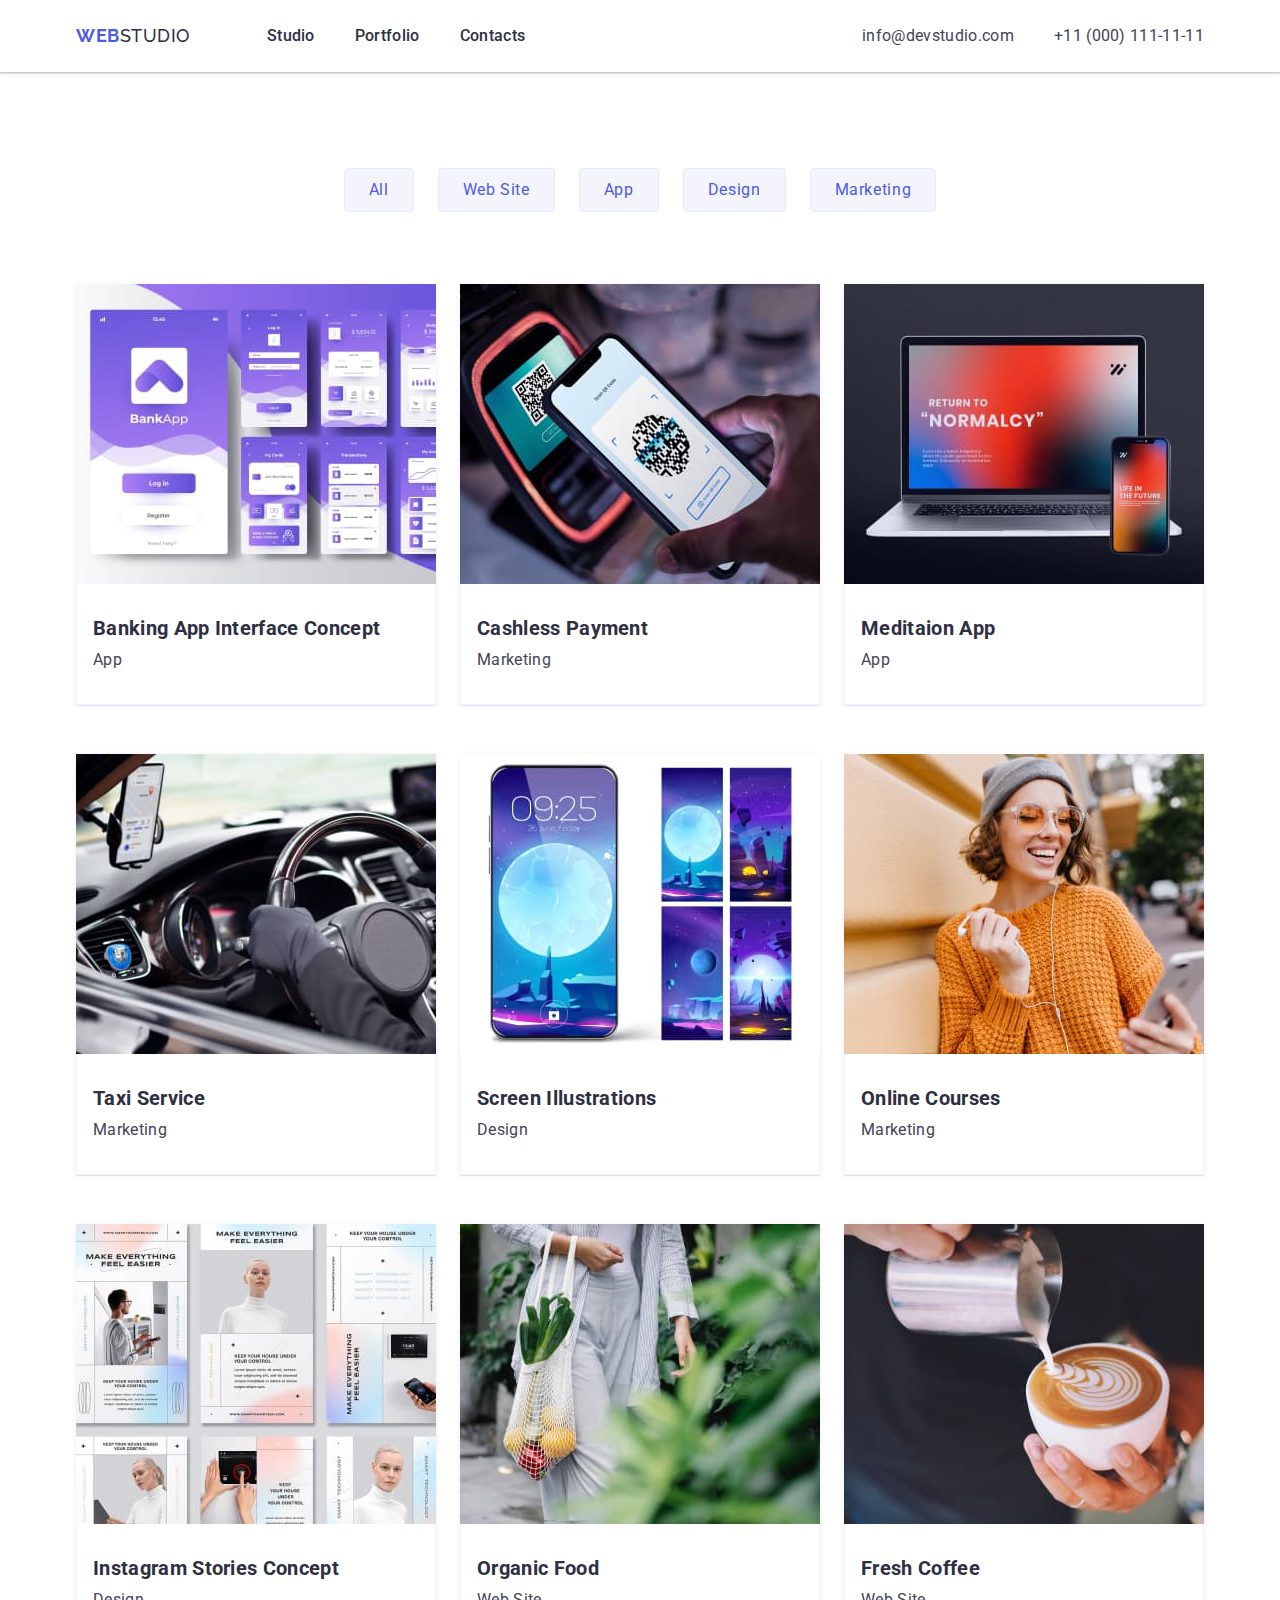
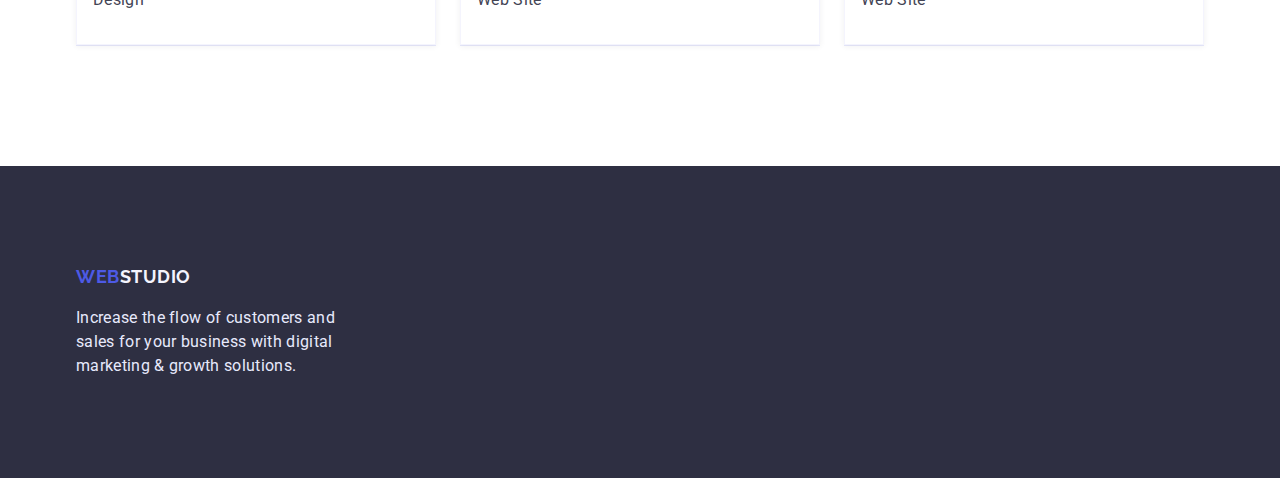
==== portfolio.html @ aacdf4f9 "Add files via upload" ====
<!DOCTYPE html>
<html lang="en">
<head>
    <meta charset="UTF-8">
    <meta http-equiv="X-UA-Compatible" content="IE=edge">
    <meta name="viewport" content="width=device-width, initial-scale=1.0">
    <title>WebStudio</title>
    <link rel="stylesheet" href="https://cdnjs.cloudflare.com/ajax/libs/modern-normalize/1.1.0/modern-normalize.min.css">
    <link rel="stylesheet" href="./css/styles.css">
    <link rel="preconnect" href="https://fonts.googleapis.com">
<link rel="preconnect" href="https://fonts.gstatic.com" crossorigin>
<link rel="preconnect" href="https://fonts.googleapis.com"><link rel="preconnect" href="https://fonts.gstatic.com" crossorigin><link href="https://fonts.googleapis.com/css2?family=Raleway:wght@700&family=Roboto:wght@400;500;700;900&display=swap" rel="stylesheet">
</head>
<body>
    <header class="header">
        <div class="container main-nav">
            <nav class="navigation">
                <a href="./index.html" class="logo"> <span class="logo-web">Web</span>Studio </a>
                <ul class="navigation-list list">
                    <li class="navigation-item"><a href="./index.html" class="navigation-list-item">Studio</a></li>
                    <li class="navigation-item"><a href="./portfolio.html" class="navigation-list-item">Portfolio</a></li>
                    <li class="navigation-item"><a href="#" class="navigation-list-item">Contacts</a></li>
                </ul>
            </nav>
            <ul class="contacts list">
                <li><a href="mailto:info@devstudio.com" class="contacts-item">info@devstudio.com</a></li>
                <li><a href="tel:+11(000)111-11-11" class="contacts-item">+11 (000) 111-11-11</a></li>
            </ul>
        </div>
    </header>
    <main>
        <section class="portfolio section">
           <div class="container">
            <h1 hidden>Portfolio</h1>
      <ul class="button-list list">
        <li class="button-list-item"><button type="button" class="portfolio-button"><span class="portfolio-button-text">All</span></button></li>
        <li class="button-list-item"><button type="button" class="portfolio-button"><span class="portfolio-button-text">Web Site</span></button></li>
        <li class="button-list-item"><button type="button" class="portfolio-button"><span class="portfolio-button-text">App</span></button></li>
        <li class="button-list-item"><button type="button" class="portfolio-button"><span class="portfolio-button-text">Design</span></button></li>
        <li class="button-list-item"><button type="button" class="portfolio-button"><span class="portfolio-button-text">Marketing</span></button></li>
      </ul>
        <ul class="portfolio-list list">
            <li class="portfolio-item">
                <a href="#" class="portfolio-item-card">
                    <img class="portfolio-item-img" src="./images/banking_app.jpg" alt="bank app" width="360">
                    <div class="portfolio-item-text">
                        <h3 class="portfolio-title list">Banking App Interface Concept</h3>
                        <p class="portfolio-title-text list">App</p>
                        <p hidden>14 Stylish and User-Friendly App Design Concepts · Task Manager App · Calorie Tracker App · Exotic Fruit Ecommerce App · Cloud Storage App</p>
                    </div> 
                </a>
                
            </li>
            <li class="portfolio-item">
                <a href="#" class="portfolio-item-card">
                    <img class="portfolio-item-img" src="./images/cashless_payment.jpg" alt="payment by phone" width="360">
                    <div class="portfolio-item-text">
                        <h3 class="portfolio-title list">Cashless Payment</h3>
                        <p class="portfolio-title-text list">Marketing</p>
                        <p hidden>14 Stylish and User-Friendly App Design Concepts · Task Manager App · Calorie Tracker App · Exotic Fruit Ecommerce App · Cloud Storage App</p>
                    </div>
                </a>
            </li>
            <li class="portfolio-item">
                <a href="#" class="portfolio-item-card">
                    <img class="portfolio-item-img" src="./images/meditaion_app.jpg" alt="meditaion app on computer and phone" width="360">
                    <div class="portfolio-item-text">
                        <h3 class="portfolio-title list">Meditaion App</h3>
                        <p class="portfolio-title-text list">App</p>
                        <p hidden>14 Stylish and User-Friendly App Design Concepts · Task Manager App · Calorie Tracker App · Exotic Fruit Ecommerce App · Cloud Storage App</p>
                    </div>
                 </a>
            </li>
            <li class="portfolio-item">
                <a href="#" class="portfolio-item-card">
                    <img class="portfolio-item-img" src="./images/taxi_service.jpg" alt="mobile application for driving" width="360">
                    <div class="portfolio-item-text">
                        <h3 class="portfolio-title list">Taxi Service</h3>
                        <p class="portfolio-title-text list">Marketing</p>
                        <p hidden>14 Stylish and User-Friendly App Design Concepts · Task Manager App · Calorie Tracker App · Exotic Fruit Ecommerce App · Cloud Storage App</p>
                    </div>
                    </a>
            </li>
            <li class="portfolio-item">
                <a href="#" class="portfolio-item-card">
                    <img class="portfolio-item-img" src="./images/screen_illustrations.jpg" alt="illustration on phone" width="360">
                    <div class="portfolio-item-text">
                        <h3 class="portfolio-title list">Screen Illustrations</h3>
                        <p class="portfolio-title-text list">Design</p>
                        <p hidden>14 Stylish and User-Friendly App Design Concepts · Task Manager App · Calorie Tracker App · Exotic Fruit Ecommerce App · Cloud Storage App</p>
                    </div>
                </a>
            </li>
            <li class="portfolio-item">
                <a href="#" class="portfolio-item-card">
                    <img class="portfolio-item-img" src="./images/online_courses.jpg" alt="a woman uses an application on her phone" width="360">
                    <div class="portfolio-item-text">
                        <h3 class="portfolio-title list">Online Courses</h3>
                        <p class="portfolio-title-text list">Marketing</p>
                        <p hidden>14 Stylish and User-Friendly App Design Concepts · Task Manager App · Calorie Tracker App · Exotic Fruit Ecommerce App · Cloud Storage App</p>
                    </div>
                </a>
            </li>
            <li class="portfolio-item">
                <a href="#" class="portfolio-item-card">
                    <img class="portfolio-item-img" src="./images/instagram_stories_concept.jpg" alt="slides for instagram" width="360">
                    <div class="portfolio-item-text">
                        <h3 class="portfolio-title list">Instagram Stories Concept</h3>
                        <p class="portfolio-title-text list">Design</p>
                        <p hidden>14 Stylish and User-Friendly App Design Concepts · Task Manager App · Calorie Tracker App · Exotic Fruit Ecommerce App · Cloud Storage App</p>
                    </div>
                </a>
            </li>
            <li class="portfolio-item">
                <a href="#" class="portfolio-item-card">
                    <img class="portfolio-item-img" src="./images/organic_food.jpg" alt="a bag with vegetables and fruits in the hands of a woman" width="360">
                    <div class="portfolio-item-text">
                        <h3 class="portfolio-title list">Organic Food</h3>
                        <p class="portfolio-title-text list">Web Site</p>
                        <p hidden>14 Stylish and User-Friendly App Design Concepts · Task Manager App · Calorie Tracker App · Exotic Fruit Ecommerce App · Cloud Storage App</p>
                    </div>
                 </a>
            </li>
            <li class="portfolio-item">
                <a href="#" class="portfolio-item-card">
                    <img class="portfolio-item-img" src="./images/fresh_coffee.jpg" alt="coffee is poured into a cup" width="360">
                    <div class="portfolio-item-text">
                        <h3 class="portfolio-title list">Fresh Coffee</h3>
                        <p class="portfolio-title-text list">Web Site</p>
                        <p hidden>14 Stylish and User-Friendly App Design Concepts · Task Manager App · Calorie Tracker App · Exotic Fruit Ecommerce App · Cloud Storage App</p>
                    </div>
                </a>
            </li>
        </ul>
           </div>
            
    </section>
    </main>
    <footer class="footer">
        <div class="container footer-block">
            <a href="./index.html" class="footer-logo"> <span class="footer-logo-web">Web</span>Studio </a>
            <p class="footer-text list">Increase the flow of customers and sales for your business with digital marketing & growth solutions.</p>    
        </div>
         </footer>
</body>
</html>
---- css/styles.css ----
:root {
    --primary-text-color: #2E2F42;
    --secondary-text-color: #434455;
    --white-text-color: #FFFFFF;
    --white-bgn-color: #FFFFFF;
    --primary-bgn-color: #E5E5E5;
    --secondary-bgn-color: #F4F4FD;
    --footer-bgn-color: #2E2F42;
    --footer-logo-color: #F4F4FD;
    --footer-text-color: #E7E9FC;
    --border-color:#E7E9FC;
    --brand-color: #4D5AE5;
    --line-height-text: 1.5;
    --font-weight-primary: 600;
    --font-size-primary: 16px;
    --font-size-secondary: 20px; 

}

body {
    font-family: 'Roboto', sans-serif;
    letter-spacing: 0.02em;
    line-height: var(--line-height-text);
    color: var(--primary-text-color);
    background-color: var(--white-bgn-color);
}

img {
    display: block;
}

.list {
    margin: 0;
    padding: 0;
}
.container {
    width: 1158px;
    padding-left: 15px;
    padding-right: 15px;
    margin: 0 auto;
}

.section {
    padding-top: 120px;
    padding-bottom: 120px;
}

/* Header */

.header {
    box-shadow: 0px 2px 1px rgba(46, 47, 66, 0.08), 0px 1px 1px rgba(46, 47, 66, 0.16), 0px 1px 6px rgba(46, 47, 66, 0.08);
}

.main-nav {
    display: flex;
    align-items: center;
}

.navigation {
    display: flex;
    align-items: center;

    text-decoration: none;
    font-weight: var(--font-weight-primary);
}

.logo, .logo-web {
    font-family: 'Raleway';
    font-weight: 700;
    letter-spacing: 0.03em;
    line-height: 1.33;
    text-transform: uppercase;
    font-size: 18px;
}

.logo-web {
    color: var(--brand-color);    
}

.navigation {
    padding-top: 24px;
    padding-bottom: 24px;
}

.navigation-list {
    display: flex;
    align-items: center;
    margin-left: 77px;

    list-style-type: none;
}

.navigation-item + .navigation-item {
   margin-left: 40px; 
}

.navigation-list-item, .logo, .contacts-item {
    text-decoration: none;
    font-weight: 500;
    color: var(--primary-text-color);
}

.navigation-list-item {
    padding-top: 24px;
    padding-bottom: 24px;
}

.navigation-list-item:hover,
.navigation-list-item:focus {
    color: var(--brand-color);
}

/* .navigation-item:visited {
    color: var(--secondary-text-color);
} */

.contacts {
    display: flex;
    margin-left: auto;
    

    list-style-type: none;
}

.contacts-item {
    margin-left: 40px;

    color: var(--secondary-text-color);
    font-weight: 400;
}

.contacts-item:hover,
.contacts-item:focus {
    color: var(--brand-color);
}

.contacts + .contacts {
    margin-left: 40px;
}

/* Main studio page*/

.hero {
    background-color: var(--footer-bgn-color); 
    text-align: center;
}
.hero .section {
    padding-top: 192px;
    padding-bottom: 192px;
}

.hero-title {
    margin-bottom: 48px;
    width: 492px;
    margin-left: auto;
    margin-right: auto;
    color: var(--white-text-color);
    line-height: 1.07;
    font-size: 56px;
}

.hero-button {
    border-radius: 4px;
    border: none;

    color: var(--white-text-color);
    background-color: var(--brand-color);
    font-weight: var(--font-weight-primary);
    cursor: pointer;
    line-height: 1.19;
    letter-spacing: 0.04em;
}

.button-text {
    display: inline-block;
    padding: 16px 32px;
       
}

/* Features */

.features-list {
    display: flex;

    list-style-type: none;

}

.features-list-item + .features-list-item {
    margin-left: 24px;
}


.features-title {
    margin-bottom: 8px;

    font-weight: var(--font-weight-primary);
    font-size: var(--font-size-secondary);
    line-height: 1.2;
}

.features-text {
    color: var(--secondary-text-color);
}

/* Work */
 
.work {
    padding-top: 0;
}

.work-title {
    margin-bottom: 72px;
    text-align: center;
}

.work-list {
    display: flex;
    list-style-type: none;
}

.work-list-item + .work-list-item {
    margin-left: 24px;
}

.work-title, .team-title {
    font-weight: var(--font-weight-primary);
    line-height: 1.11;
    font-size: 36px;

}

/* Team */


.team {
    background-color: var(--secondary-bgn-color);
}

.team-title {
    margin-bottom: 72px;

    text-align: center;
}

.team-list {
    display: flex;

    list-style-type: none;
}

.team-card {
    width: 264px;
    border-radius: 0px 0px 4px 4px;

    background-color: var(--white-bgn-color);
    box-shadow: 0px 1px 6px rgba(46, 47, 66, 0.08), 0px 1px 1px rgba(46, 47, 66, 0.16), 0px 2px 1px rgba(46, 47, 66, 0.08);
    text-align: center;
}

.team-card + .team-card {
    margin-left: 24px;
}

.team-img {
    margin-bottom: 32px;
    width: 264px;
}

.team-member {
    margin-bottom: 8px;

    font-weight: var(--font-weight-primary);
    font-size: var(--font-size-secondary);
    line-height: 1.2;
}

.team-job-title {
    padding-bottom: 32px;
    color: var(--secondary-text-color);
}


/* Portfolio page */

.portfolio {
    padding-top: 96px;
}

.button-list {
    display: flex;
    justify-content: center;
    margin-bottom: 72px;

    list-style-type: none;
}

.button-list-item + .button-list-item {
    margin-left: 24px;
}

.portfolio-button {
    border: 1px solid var(--border-color);
    border-radius: 4px;
    padding: 12px 24px;

    color: var(--brand-color);
    background-color: var(--secondary-bgn-color);
    letter-spacing: 0.04em;
    font-size: var(--font-size-primary);
    cursor: pointer;
    
}

.portfolio-button:hover,
.portfolio-button:focus {
    color: var(--white-text-color);
    background-color: var(--brand-color);
    border-color: var(--brand-color);
    box-shadow: 0px 3px 1px rgba(0, 0, 0, 0.1), 0px 2px 1px rgba(0, 0, 0, 0.08), 0px 2px 2px rgba(0, 0, 0, 0.12);
}


.portfolio-list {
    display: flex;
    flex-wrap: wrap;
    row-gap: 48px;
    column-gap: 24px;

    list-style-type: none;
}

.portfolio-item {
    width: 360px;
    border-bottom: 0.5px solid var(--border-color);
}

.portfolio-item-card {
    display: block;

    text-decoration: none;
    box-shadow: 0px 1px 6px rgba(46, 47, 66, 0.08);
}

.portfolio-item-text {
    border: 0.5px solid #F4F4FD;
    border-top: transparent;
    padding-top: 32px;
    padding-bottom: 32px;
    padding-left: 16px;
}

.portfolio-title{
    padding-bottom: 8px;

    line-height: 1.2;
    font-size: var(--font-size-secondary);
    color: var(--primary-text-color);
}

.portfolio-title-text {
    color: var(--secondary-text-color);
}

/* Footer */

.footer {
    padding-top: 100px;
    padding-bottom: 100px;

    background-color: var(--footer-bgn-color);
}


.footer-logo, .footer-logo-web {
    color: var(--footer-logo-color);
    font-family: 'Raleway';
    font-weight: 700;
    letter-spacing: 0.03em;
    line-height: 1.16;
    text-transform: uppercase;
    font-size: 18px;
    text-decoration: none;
}

.footer-logo-web {
    color: var(--brand-color);
}

.footer-text {
    margin-top: 16px;
    width: 264px;
    color: var(--footer-text-color);
}
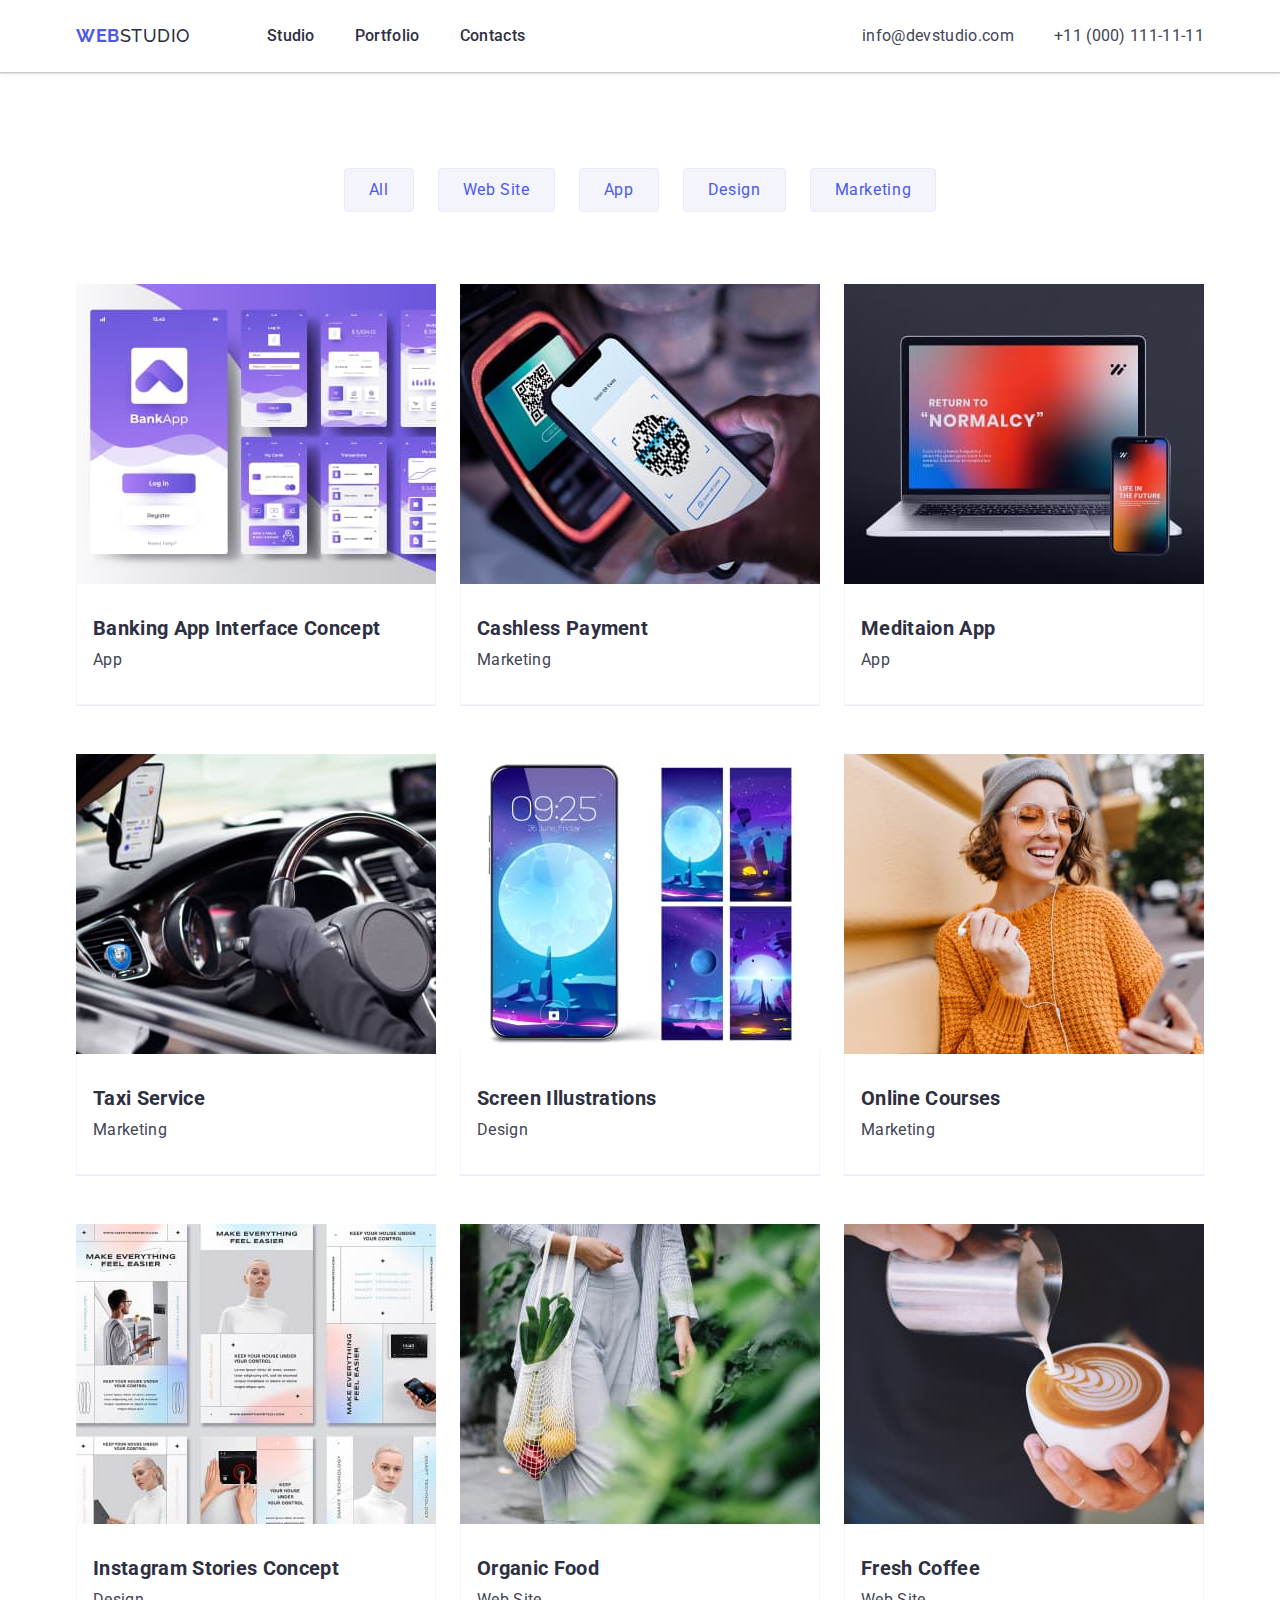
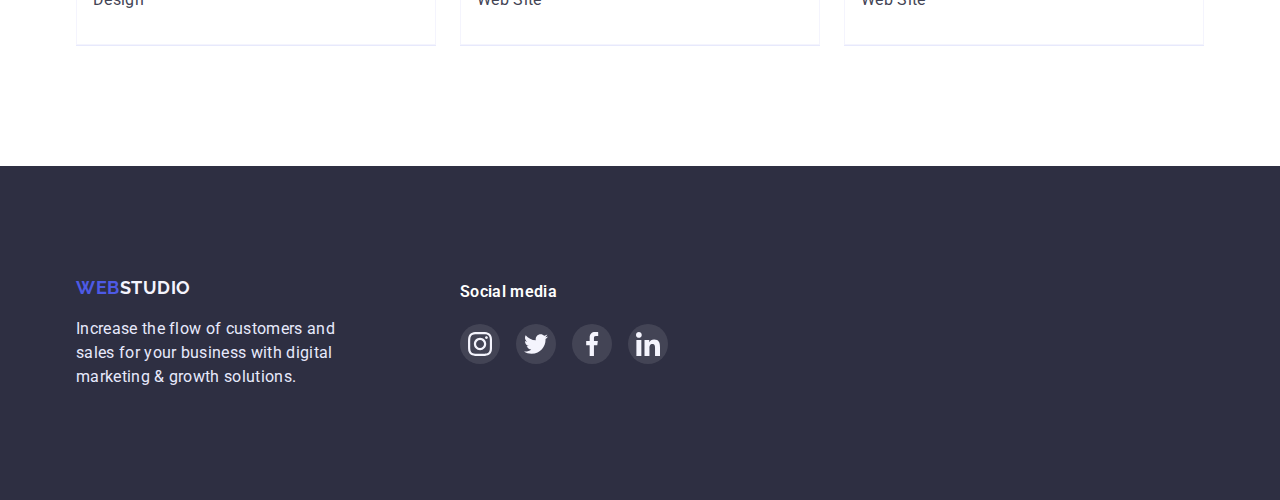
==== commit a29a9181: "Corrections styles and icons" ====
--- a/portfolio.html
+++ b/portfolio.html
@@ -137,10 +137,45 @@
     </section>
     </main>
     <footer class="footer">
-        <div class="container footer-block">
-            <a href="./index.html" class="footer-logo"> <span class="footer-logo-web">Web</span>Studio </a>
-            <p class="footer-text list">Increase the flow of customers and sales for your business with digital marketing & growth solutions.</p>    
-        </div>
-         </footer>
+        <div class="footer-section container">
+            <div class="footer-block">
+                <a href="./index.html" class="footer-logo"> <span class="footer-logo-web">Web</span>Studio </a>
+                <p class="footer-text list">Increase the flow of customers and sales for your business with digital marketing & growth solutions.</p>    
+            </div>
+            <div class="footer-social list">
+                <h2 class="footer-social-title">Social media</h2>
+                <ul class="footer-soc-list list">
+                    <li class="footer-soc-item list">
+                        <a href="#" class="footer-soc-link">
+                            <svg class="footer-icon" width="24" height="24">
+                                <use href="./images/icons.svg#icon-instagram" ></use>
+                            </svg>
+                        </a>
+                    </li>
+                     <li class="footer-soc-item">
+                        <a href="#" class="footer-soc-link">
+                            <svg class="footer-icon" width="24" height="24">
+                                <use href="./images/icons.svg#icon-twitter"></use>
+                            </svg>
+                        </a>
+                    </li>
+                     <li class="footer-soc-item">
+                        <a href="#" class="footer-soc-link">
+                            <svg class="footer-icon" width="24" height="24">
+                                <use href="./images/icons.svg#icon-facebook"></use>
+                            </svg>
+                        </a>
+                    </li>
+                     <li class="footer-soc-item">
+                        <a href="#" class="footer-soc-link">
+                            <svg class="footer-icon" width="24" height="24">
+                                <use href="./images/icons.svg#icon-linkedin"></use>
+                            </svg>
+                        </a>
+                    </li>
+                </ul>
+            </div>
+        </div>    
+     </footer>
 </body>
 </html>--- a/css/styles.css
+++ b/css/styles.css
@@ -8,8 +8,16 @@
     --footer-bgn-color: #2E2F42;
     --footer-logo-color: #F4F4FD;
     --footer-text-color: #E7E9FC;
+    --footer-icons-color: rgba(255, 255, 255, 0.1);
+    --footer_icons-hover: #31D0AA;
     --border-color:#E7E9FC;
+    --border-secondary-color: #F4F4FD;
     --brand-color: #4D5AE5;
+    --brand-hover-color: #404BBF;
+    --border-icons-color: #8E8F99;
+    --icon-color: #AFB1B8;
+    --secondary-icon-color: #F4F4FD;
+    --border-radius: 4px;
     --line-height-text: 1.5;
     --font-weight-primary: 600;
     --font-size-primary: 16px;
@@ -107,7 +115,7 @@
 
 .navigation-list-item:hover,
 .navigation-list-item:focus {
-    color: var(--brand-color);
+    color: var(--brand-hover-color);
 }
 
 /* .navigation-item:visited {
@@ -131,7 +139,7 @@
 
 .contacts-item:hover,
 .contacts-item:focus {
-    color: var(--brand-color);
+    color: var(--brand-hover-color);
 }
 
 .contacts + .contacts {
@@ -141,9 +149,13 @@
 /* Main studio page*/
 
 .hero {
-    background-color: var(--footer-bgn-color); 
+    background:linear-gradient( rgba(46, 47, 66, 0.7), rgba(46, 47, 66, 0.7)), url(../images/people-office.jpg);
+    background-size: 1440px cover;
+    background-repeat: no-repeat;
+    background-position: 50%; 
     text-align: center;
 }
+
 .hero .section {
     padding-top: 192px;
     padding-bottom: 192px;
@@ -171,6 +183,12 @@
     letter-spacing: 0.04em;
 }
 
+.hero-button:hover,
+.hero-button:focus {
+    background-color: var(--brand-hover-color);
+    box-shadow: 0px 4px 4px rgba(0, 0, 0, 0.15);
+}
+
 .button-text {
     display: inline-block;
     padding: 16px 32px;
@@ -181,19 +199,27 @@
 
 .features-list {
     display: flex;
-
-    list-style-type: none;
-
-}
-
-.features-list-item + .features-list-item {
-    margin-left: 24px;
+    column-gap: 24px;
+    list-style-type: none;
+
+}
+
+.features-list-item {
+    display: flex;
+    flex-direction: column;
+    gap: 8px;
+}
+
+.future-list-icon {
+    display: block;
+    width: 264px;
+    border-radius: 4px;
+    padding: 24px 100px;
+    background-color: var(--secondary-bgn-color);
 }
 
 
 .features-title {
-    margin-bottom: 8px;
-
     font-weight: var(--font-weight-primary);
     font-size: var(--font-size-secondary);
     line-height: 1.2;
@@ -219,6 +245,11 @@
     list-style-type: none;
 }
 
+.work-list-item {
+    border: 1px solid #E7E9FC;
+    background: linear-gradient(0deg, rgba(77, 90, 229, 0.1), rgba(77, 90, 229, 0.1))
+}
+
 .work-list-item + .work-list-item {
     margin-left: 24px;
 }
@@ -276,8 +307,90 @@
 }
 
 .team-job-title {
-    padding-bottom: 32px;
+    margin: 8px;
     color: var(--secondary-text-color);
+}
+
+
+.team-soc-list {
+    display: flex;
+    align-items: center;
+    justify-content: center;
+    column-gap: 24px;
+    padding: 4px 0;
+    margin-bottom: 32px;
+    list-style-type: none;
+}
+
+.team-soc-link {
+    background-color: var(--brand-color);
+    display: flex;
+    align-items: center;
+    justify-content: center;
+    border-radius: 50%;
+    width: 40px;
+    height: 40px;
+}
+
+.team-soc-link:hover,
+.team-soc-link:focus {
+    background-color: var(--brand-hover-color);
+}
+
+.team-icon {
+    fill: var(--secondary-icon-color);
+}
+
+/* Costumers */
+
+.costumer-title {
+    margin-bottom: 72px;
+    
+    text-align: center;
+    line-height: 1.16;
+    font-size: 36px;
+    font-weight: 700;
+    letter-spacing: 0.03em;
+
+}
+
+.costumer-list {
+    display: flex;
+    align-items: center;
+    justify-content: center;
+    column-gap: 24px;
+    
+    list-style-type: none; 
+
+}
+
+.costumer-list-item {
+    width: 168px;
+    height: 88px;
+    padding: 16px 32px;
+    border: 1px solid var(--border-icons-color);
+    border-radius: 4px;
+    background-color: var(--white-bgn-color);
+}
+
+
+
+.costumer-list-item:hover,
+.costumer-list-item:focus {
+    border-color: var(--brand-hover-color);
+}
+
+
+.costumer-list-icon {
+    display: flex;
+    align-items: center;
+    fill: var(--icon-color);
+
+}
+
+.costumer-list-icon:hover,
+.costumer-list-icon:focus {
+    fill: var(--brand-hover-color);
 }
 
 
@@ -315,8 +428,8 @@
 .portfolio-button:hover,
 .portfolio-button:focus {
     color: var(--white-text-color);
-    background-color: var(--brand-color);
-    border-color: var(--brand-color);
+    background-color: var(--brand-hover-color);
+    border-color: var(--brand-hover-color);
     box-shadow: 0px 3px 1px rgba(0, 0, 0, 0.1), 0px 2px 1px rgba(0, 0, 0, 0.08), 0px 2px 2px rgba(0, 0, 0, 0.12);
 }
 
@@ -339,11 +452,19 @@
     display: block;
 
     text-decoration: none;
+}
+
+.portfolio-item-card:hover,
+.portfolio-item-card:focus {
     box-shadow: 0px 1px 6px rgba(46, 47, 66, 0.08);
 }
 
+.portfolio-item-img {
+    background: linear-gradient(0deg, rgba(77, 90, 229, 0.1), rgba(77, 90, 229, 0.1))
+}
+
 .portfolio-item-text {
-    border: 0.5px solid #F4F4FD;
+    border: 0.5px solid var(--border-secondary-color);
     border-top: transparent;
     padding-top: 32px;
     padding-bottom: 32px;
@@ -371,6 +492,14 @@
     background-color: var(--footer-bgn-color);
 }
 
+.footer-section {
+    display: flex;
+    align-items: center;
+}
+
+.footer-block {
+    margin-right: 120px;
+}
 
 .footer-logo, .footer-logo-web {
     color: var(--footer-logo-color);
@@ -391,4 +520,42 @@
     margin-top: 16px;
     width: 264px;
     color: var(--footer-text-color);
-}+}
+
+
+.footer-social-title {
+    color: var(--white-text-color);
+    font-weight: 600;
+    line-height: 1.5em;
+    font-size: 16px;
+    margin-bottom: 16px;
+}
+
+.footer-soc-list {
+    display: flex;
+    align-items: center;
+    justify-content: center;
+    column-gap: 16px;
+    padding: 4px 0;
+    margin-bottom: 32px;
+    list-style-type: none;
+}
+
+.footer-soc-link {
+    background-color: var(--footer-icons-color);
+    display: flex;
+    align-items: center;
+    justify-content: center;
+    border-radius: 50%;
+    width: 40px;
+    height: 40px;
+}
+
+.footer-soc-link:hover,
+.footer-soc-link:focus {
+    background-color: var(--footer_icons-hover);
+}
+
+.footer-icon {
+    fill: var(--secondary-icon-color);
+}
